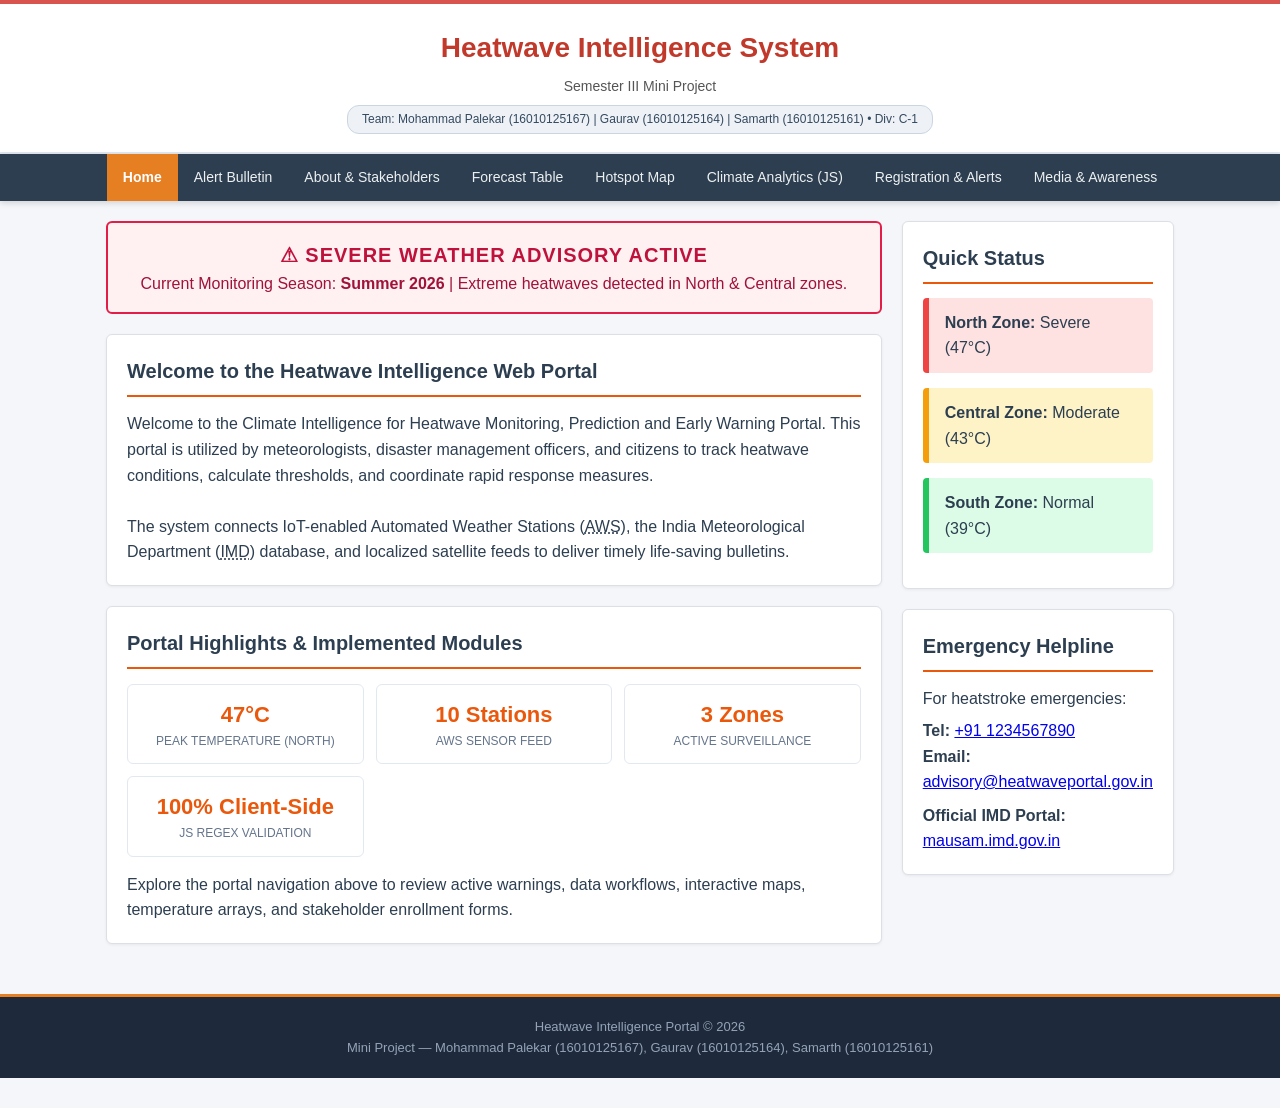
==== index.html @ db0ae13d "feat: complete climate intelligence heatwave monitoring web portal, presentation, and compendium" ====
<!DOCTYPE html>
<html lang="en">
<head>
    <meta charset="UTF-8">
    <meta name="viewport" content="width=device-width, initial-scale=1.0">
    <title>Heatwave Intelligence System - Home</title>
    <link rel="stylesheet" href="css/style.css">
</head>
<body>

    <!-- Header Section with Global Attributes & Tooltip -->
    <header class="site-header">
<h1 id="system-title" class="site-title" title="An early warning system for detecting and predicting heatwaves across regions">
            Heatwave Intelligence System 
        </h1>
        <p id="logo-text" class="site-subtitle">Semester III Mini Project</p>
        <div class="team-badge">Team: Mohammad Palekar (16010125167) | Gaurav (16010125164) | Samarth (16010125161) &bull; Div: C-1</div>
    </header>

    <!-- Global Navigation Menu -->
    <nav class="main-nav">
        <ul>
            <li><a href="index.html" class="active">Home</a></li>
            <li><a href="alerts.html">Alert Bulletin</a></li>
            <li><a href="about.html">About &amp; Stakeholders</a></li>
            <li><a href="forecast.html">Forecast Table</a></li>
            <li><a href="hotspot.html">Hotspot Map</a></li>
            <li><a href="analysis.html">Climate Analytics (JS)</a></li>
            <li><a href="register.html">Registration &amp; Alerts</a></li>
            <li><a href="media.html">Media &amp; Awareness</a></li>
        </ul>
    </nav>

    <!-- Main Content Container with Sidebar Layout -->
    <div class="container layout-grid">
        
        <main class="main-content">
            <!-- Glowing Alert Box for Current Season (CSS Glow effect) -->
            <div class="glowing-alert">
                <h3>&#9888; Severe Weather Advisory Active</h3>
                <p>Current Monitoring Season: <strong>Summer 2026</strong> | Extreme heatwaves detected in North &amp; Central zones.</p>
            </div>

            <article class="card">
                <h2>Welcome to the Heatwave Intelligence Web Portal</h2>
                <p>Welcome to the Climate Intelligence for Heatwave Monitoring, Prediction and Early Warning Portal. This portal is utilized by meteorologists, disaster management officers, and citizens to track heatwave conditions, calculate thresholds, and coordinate rapid response measures.</p>
                <br>
                <p>The system connects IoT-enabled Automated Weather Stations (<abbr title="Automatic Weather Station">AWS</abbr>), the India Meteorological Department (<abbr title="India Meteorological Department">IMD</abbr>) database, and localized satellite feeds to deliver timely life-saving bulletins.</p>
            </article>

            <!-- Quick Features Overview Grid -->
            <section class="card">
                <h2>Portal Highlights &amp; Implemented Modules</h2>
                <div class="stat-grid">
                    <div class="stat-card">
                        <div class="stat-val">47&deg;C</div>
                        <div class="stat-label">Peak Temperature (North)</div>
                    </div>
                    <div class="stat-card">
                        <div class="stat-val">10 Stations</div>
                        <div class="stat-label">AWS Sensor Feed</div>
                    </div>
                    <div class="stat-card">
                        <div class="stat-val">3 Zones</div>
                        <div class="stat-label">Active Surveillance</div>
                    </div>
                    <div class="stat-card">
                        <div class="stat-val">100% Client-Side</div>
                        <div class="stat-label">JS Regex Validation</div>
                    </div>
                </div>
                <p>Explore the portal navigation above to review active warnings, data workflows, interactive maps, temperature arrays, and stakeholder enrollment forms.</p>
            </section>
        </main>

        <!-- Sidebar Section -->
        <aside class="sidebar">
            <div class="card">
                <h2>Quick Status</h2>
                <div class="block-severe">
                    <strong>North Zone:</strong> Severe (47&deg;C)
                </div>
                <div class="block-warning">
                    <strong>Central Zone:</strong> Moderate (43&deg;C)
                </div>
                <div class="block-safe">
                    <strong>South Zone:</strong> Normal (39&deg;C)
                </div>
            </div>

            <div class="card">
                <h2>Emergency Helpline</h2>
                <p>For heatstroke emergencies:</p>
                <p style="margin-top: 6px;"><strong>Tel:</strong> <a href="tel:+911234567890">+91 1234567890</a></p>
                <p><strong>Email:</strong> <a href="mailto:advisory@heatwaveportal.gov.in">advisory@heatwaveportal.gov.in</a></p>
                <p style="margin-top: 8px;"><strong>Official IMD Portal:</strong> <br><a href="https://mausam.imd.gov.in" target="_blank">mausam.imd.gov.in</a></p>
            </div>
        </aside>

    </div>

    <!-- Common Footer -->
    <footer class="site-footer">
        <p>Heatwave Intelligence Portal &copy; 2026</p>
        <p>Mini Project — Mohammad Palekar (16010125167), Gaurav (16010125164), Samarth (16010125161)</p>
    </footer>

</body>
</html>
---- css/style.css ----
/* 
   Mini Project: Climate Intelligence for Heatwave Monitoring & Early Warning System
   Team Members: Mohammad Palekar (16010125167), Gaurav (16010125164), Samarth (16010125161)
   Academic Year: 2026-27 | Div: C-1
*/

/* Reset & Global Base Styling */
* {
    box-sizing: border-box;
    margin: 0;
    padding: 0;
}

body {
    font-family: Arial, Helvetica, sans-serif;
    background-color: #f4f6f9;
    color: #2c3e50;
    line-height: 1.6;
    padding-bottom: 30px;
}

/* Header & Banner */
header.site-header {
    background-color: #ffffff;
    border-top: 4px solid #d9534f;
    border-bottom: 2px solid #e2e8f0;
    padding: 18px 24px;
    text-align: center;
}

.college-badge {
    font-size: 13px;
    color: #7f8c8d;
    text-transform: uppercase;
    letter-spacing: 1px;
    margin-bottom: 5px;
}

.site-title {
    color: #c0392b;
    font-size: 28px;
    font-weight: bold;
    margin: 4px 0;
}

.site-subtitle {
    font-size: 14px;
    color: #555;
    margin-bottom: 8px;
}

.team-badge {
    display: inline-block;
    background: #eef2f7;
    color: #34495e;
    font-size: 12px;
    padding: 4px 14px;
    border-radius: 12px;
    border: 1px solid #cbd5e1;
}

/* Navigation Bar */
nav.main-nav {
    background-color: #2c3e50;
    position: sticky;
    top: 0;
    z-index: 100;
    box-shadow: 0 2px 6px rgba(0,0,0,0.15);
}

nav.main-nav ul {
    list-style-type: none;
    display: flex;
    flex-wrap: wrap;
    justify-content: center;
    margin: 0;
    padding: 0;
}

nav.main-nav li {
    margin: 0;
}

nav.main-nav a {
    display: block;
    color: #ecf0f1;
    text-decoration: none;
    padding: 12px 16px;
    font-size: 14px;
    font-weight: 500;
    transition: background-color 0.2s ease, color 0.2s ease;
}

nav.main-nav a:hover {
    background-color: #d35400;
    color: #ffffff;
}

nav.main-nav a.active {
    background-color: #e67e22;
    color: #ffffff;
    font-weight: bold;
}

/* Page Layout Container */
.container {
    max-width: 1100px;
    margin: 20px auto;
    padding: 0 16px;
}

.layout-grid {
    display: flex;
    gap: 20px;
}

.main-content {
    flex: 3;
}

.sidebar {
    flex: 1;
}

@media (max-width: 800px) {
    .layout-grid {
        flex-direction: column;
    }
}

/* Cards & Content Blocks */
.card {
    background-color: #ffffff;
    border: 1px solid #dcdfe6;
    border-radius: 6px;
    padding: 20px;
    margin-bottom: 20px;
    box-shadow: 0 1px 3px rgba(0,0,0,0.06);
}

.card h2 {
    color: #2c3e50;
    border-bottom: 2px solid #ea580c;
    padding-bottom: 8px;
    margin-bottom: 14px;
    font-size: 20px;
}

.card h3 {
    color: #334155;
    margin: 12px 0 8px 0;
    font-size: 16px;
}

/* Severity Color Blocks (Experiment 1 & 2) */
.block-severe {
    background-color: #fee2e2;
    border-left: 6px solid #ef4444;
    padding: 12px 16px;
    margin-bottom: 15px;
    border-radius: 4px;
}

.block-warning {
    background-color: #fef3c7;
    border-left: 6px solid #f59e0b;
    padding: 12px 16px;
    margin-bottom: 15px;
    border-radius: 4px;
}

.block-safe {
    background-color: #dcfce7;
    border-left: 6px solid #22c55e;
    padding: 12px 16px;
    margin-bottom: 15px;
    border-radius: 4px;
}

/* Glowing / Blinking Offer & Alert Box (Task 10 CSS Effects) */
.glowing-alert {
    background-color: #fff1f2;
    border: 2px solid #e11d48;
    color: #9f1239;
    padding: 16px;
    border-radius: 6px;
    text-align: center;
    margin-bottom: 20px;
    animation: alertGlow 1.8s infinite alternate;
}

@keyframes alertGlow {
    from {
        box-shadow: 0 0 5px rgba(225, 29, 72, 0.3);
    }
    to {
        box-shadow: 0 0 18px rgba(225, 29, 72, 0.85);
    }
}

.glowing-alert h3 {
    color: #be123c;
    font-size: 20px;
    text-transform: uppercase;
    letter-spacing: 1px;
}

/* Blockquote */
blockquote.official-quote {
    background: #f8fafc;
    border-left: 4px solid #3b82f6;
    margin: 15px 0;
    padding: 12px 18px;
    font-style: italic;
    color: #334155;
}

blockquote.official-quote footer {
    font-style: normal;
    font-weight: bold;
    margin-top: 6px;
    color: #1e293b;
}

/* Tables (Experiment 1 Task 7 & Experiment 2 Task 7) */
.data-table {
    width: 100%;
    border-collapse: collapse;
    margin: 15px 0;
    background-color: #ffffff;
}

.data-table caption {
    font-size: 16px;
    font-weight: bold;
    padding: 10px;
    color: #1e293b;
    caption-side: top;
    text-align: left;
}

.data-table th, .data-table td {
    border: 1px solid #cbd5e1;
    padding: 10px 14px;
    text-align: left;
    font-size: 14px;
}

.data-table thead th {
    background-color: #1e293b;
    color: #ffffff;
    font-weight: 600;
}

.data-table tbody tr:nth-child(even) {
    background-color: #f8fafc;
}

.data-table tbody tr:hover {
    background-color: #f1f5f9;
}

.data-table tfoot td {
    background-color: #e2e8f0;
    font-weight: 600;
    font-size: 13px;
    color: #475569;
}

/* Badges for severity levels */
.status-pill {
    display: inline-block;
    padding: 3px 8px;
    border-radius: 4px;
    font-size: 12px;
    font-weight: bold;
}
.status-pill.severe { background: #fee2e2; color: #b91c1c; }
.status-pill.moderate { background: #fef3c7; color: #b45309; }
.status-pill.low { background: #dcfce7; color: #15803d; }

/* Forms & Validation (Experiments 1, 2, 4, 5) */
.form-group {
    margin-bottom: 14px;
}

.form-group label {
    display: block;
    font-weight: bold;
    font-size: 14px;
    margin-bottom: 4px;
    color: #1e293b;
}

.form-control {
    width: 100%;
    padding: 8px 12px;
    font-size: 14px;
    border: 1px solid #cbd5e1;
    border-radius: 4px;
    outline: none;
    transition: border-color 0.2s ease, box-shadow 0.2s ease;
}

.form-control:focus {
    border-color: #3b82f6;
    box-shadow: 0 0 0 2px rgba(59, 130, 246, 0.2);
}

.form-control.input-error {
    border-color: #dc2626 !important;
    background-color: #fef2f2;
}

.form-control.input-success {
    border-color: #16a34a !important;
    background-color: #f0fdf4;
}

.error-msg {
    color: #dc2626;
    font-size: 12px;
    display: block;
    margin-top: 3px;
    min-height: 16px;
    font-weight: normal;
}

fieldset {
    border: 1px solid #cbd5e1;
    padding: 16px;
    border-radius: 6px;
    margin-bottom: 16px;
    background-color: #ffffff;
}

legend {
    font-weight: bold;
    padding: 0 8px;
    color: #1e293b;
    font-size: 15px;
}

.radio-group, .checkbox-group {
    display: flex;
    gap: 16px;
    margin-top: 4px;
    font-size: 14px;
}

.radio-group label, .checkbox-group label {
    font-weight: normal;
    cursor: pointer;
}

.btn {
    padding: 9px 18px;
    font-size: 14px;
    font-weight: bold;
    border-radius: 4px;
    cursor: pointer;
    border: none;
    transition: background-color 0.2s ease;
}

.btn-primary {
    background-color: #ea580c;
    color: white;
}

.btn-primary:hover {
    background-color: #c2410c;
}

.btn-secondary {
    background-color: #64748b;
    color: white;
    margin-left: 8px;
}

.btn-secondary:hover {
    background-color: #475569;
}

.alert-success {
    background-color: #dcfce7;
    border: 1px solid #86efac;
    color: #166534;
    padding: 14px;
    border-radius: 6px;
    margin-top: 15px;
    display: none;
}

/* Image Zoom and Hotspot Map (Exp 1 & 2 Task 6) */
.map-container {
    text-align: center;
    background: #ffffff;
    padding: 15px;
    border: 1px solid #cbd5e1;
    border-radius: 6px;
}

.map-container img {
    max-width: 100%;
    height: auto;
    border: 2px solid #94a3b8;
    border-radius: 4px;
    transition: transform 0.3s ease;
}

.map-container img:hover {
    transform: scale(1.01);
}

/* Lists and DL Glossary (Exp 1 Task 4) */
ol.workflow-list, ul.feed-list {
    margin-left: 24px;
    margin-bottom: 15px;
}

ol.workflow-list li, ul.feed-list li {
    margin-bottom: 6px;
    font-size: 14px;
}

dl.abbr-list {
    margin: 12px 0;
}

dl.abbr-list dt {
    font-weight: bold;
    color: #c0392b;
    margin-top: 8px;
}

dl.abbr-list dd {
    margin-left: 20px;
    color: #475569;
    font-size: 14px;
}

/* Analytics & Live Calculations Output Box */
.calc-result-box {
    background-color: #f8fafc;
    border: 1px solid #cbd5e1;
    border-radius: 6px;
    padding: 14px;
    margin-top: 12px;
    font-size: 14px;
}

.stat-grid {
    display: grid;
    grid-template-columns: repeat(auto-fit, minmax(180px, 1fr));
    gap: 12px;
    margin: 15px 0;
}

.stat-card {
    background: #ffffff;
    border: 1px solid #e2e8f0;
    border-radius: 6px;
    padding: 12px;
    text-align: center;
}

.stat-card .stat-val {
    font-size: 22px;
    font-weight: bold;
    color: #ea580c;
}

.stat-card .stat-label {
    font-size: 12px;
    color: #64748b;
    text-transform: uppercase;
}

/* Footer */
footer.site-footer {
    background-color: #1e293b;
    color: #94a3b8;
    text-align: center;
    padding: 20px;
    font-size: 13px;
    margin-top: 30px;
    border-top: 3px solid #e67e22;
}

footer.site-footer a {
    color: #cbd5e1;
    text-decoration: underline;
}

footer.site-footer a:hover {
    color: #ffffff;
}
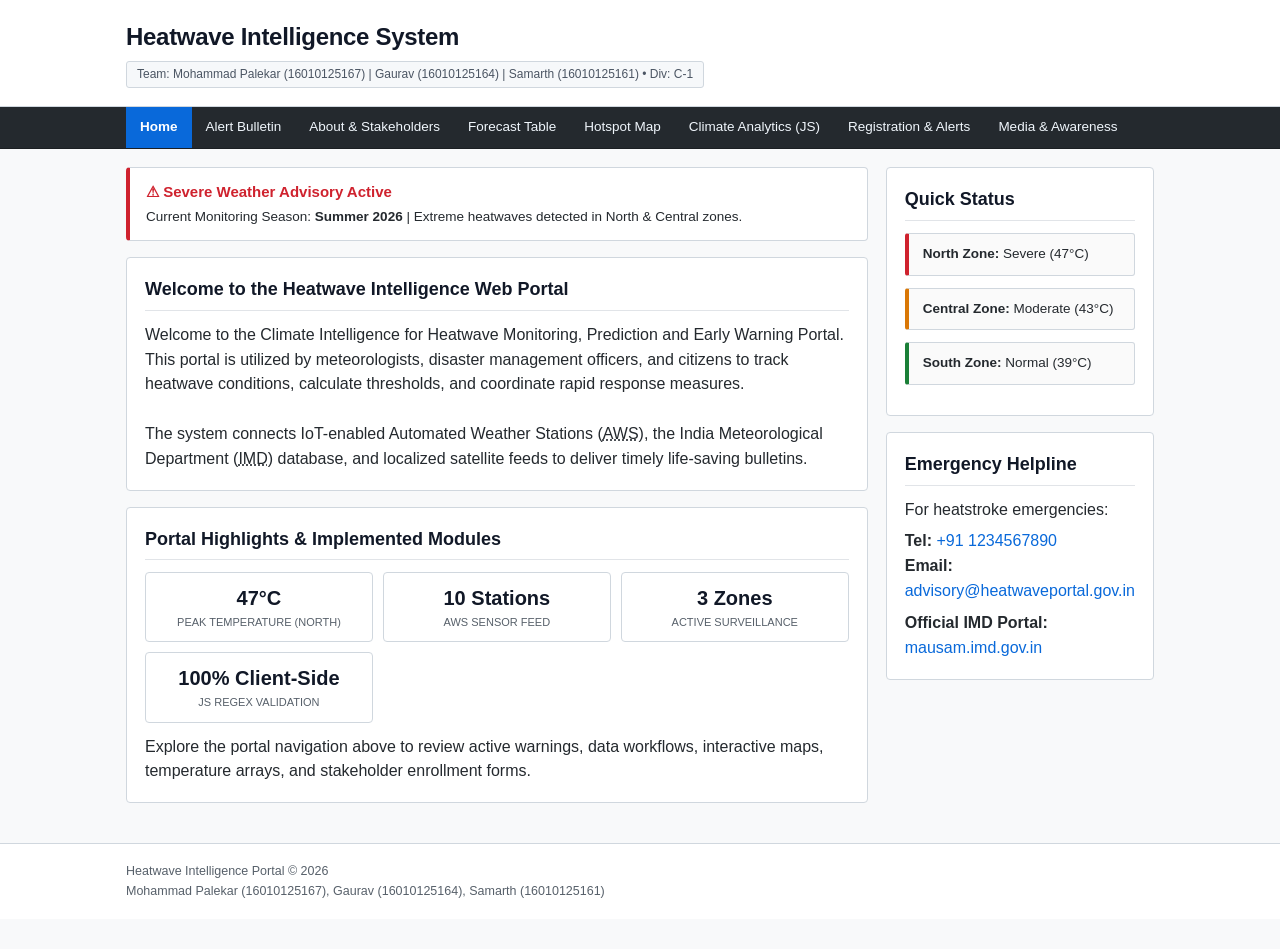
==== commit 76c8d13e: "style: left-align header and navigation, remove sem3 subtitle, update font to Segoe UI" ====
--- a/index.html
+++ b/index.html
@@ -8,18 +8,19 @@
 </head>
 <body>
 
-    <!-- Header Section with Global Attributes & Tooltip -->
+        <!-- Header Section - Left-Aligned -->
+        <!-- Header Section - Left-Aligned -->
     <header class="site-header">
-<h1 id="system-title" class="site-title" title="An early warning system for detecting and predicting heatwaves across regions">
-            Heatwave Intelligence System 
-        </h1>
-        <p id="logo-text" class="site-subtitle">Semester III Mini Project</p>
-        <div class="team-badge">Team: Mohammad Palekar (16010125167) | Gaurav (16010125164) | Samarth (16010125161) &bull; Div: C-1</div>
+        <div class="header-inner">
+            <h1 class="site-title" title="An early warning system for detecting and predicting heatwaves across regions">Heatwave Intelligence System</h1>
+            <div class="team-badge">Team: Mohammad Palekar (16010125167) | Gaurav (16010125164) | Samarth (16010125161) &bull; Div: C-1</div>
+        </div>
     </header>
 
     <!-- Global Navigation Menu -->
     <nav class="main-nav">
-        <ul>
+        <div class="nav-inner">
+            <ul>
             <li><a href="index.html" class="active">Home</a></li>
             <li><a href="alerts.html">Alert Bulletin</a></li>
             <li><a href="about.html">About &amp; Stakeholders</a></li>
@@ -29,6 +30,7 @@
             <li><a href="register.html">Registration &amp; Alerts</a></li>
             <li><a href="media.html">Media &amp; Awareness</a></li>
         </ul>
+        </div>
     </nav>
 
     <!-- Main Content Container with Sidebar Layout -->
@@ -99,10 +101,13 @@
 
     </div>
 
-    <!-- Common Footer -->
+        <!-- Common Footer - Left-Aligned -->
+        <!-- Common Footer - Left-Aligned -->
     <footer class="site-footer">
-        <p>Heatwave Intelligence Portal &copy; 2026</p>
-        <p>Mini Project — Mohammad Palekar (16010125167), Gaurav (16010125164), Samarth (16010125161)</p>
+        <div class="footer-inner">
+            <p>Heatwave Intelligence Portal &copy; 2026</p>
+            <p>Mohammad Palekar (16010125167), Gaurav (16010125164), Samarth (16010125161)</p>
+        </div>
     </footer>
 
 </body>
--- a/css/style.css
+++ b/css/style.css
@@ -1,10 +1,10 @@
 /* 
-   Mini Project: Climate Intelligence for Heatwave Monitoring & Early Warning System
+   Climate Intelligence for Heatwave Monitoring & Early Warning System
    Team Members: Mohammad Palekar (16010125167), Gaurav (16010125164), Samarth (16010125161)
-   Academic Year: 2026-27 | Div: C-1
+   Div: C-1
 */
 
-/* Reset & Global Base Styling */
+/* Reset & Human-Crafted Student Styling */
 * {
     box-sizing: border-box;
     margin: 0;
@@ -12,67 +12,68 @@
 }
 
 body {
-    font-family: Arial, Helvetica, sans-serif;
-    background-color: #f4f6f9;
-    color: #2c3e50;
-    line-height: 1.6;
+    font-family: 'Segoe UI', -apple-system, BlinkMacSystemFont, "Roboto", "Helvetica Neue", Arial, sans-serif;
+    background-color: #f8f9fa;
+    color: #24292e;
+    line-height: 1.55;
     padding-bottom: 30px;
 }
 
-/* Header & Banner */
+/* Header Section - Left-Aligned */
 header.site-header {
     background-color: #ffffff;
-    border-top: 4px solid #d9534f;
-    border-bottom: 2px solid #e2e8f0;
-    padding: 18px 24px;
-    text-align: center;
-}
-
-.college-badge {
-    font-size: 13px;
-    color: #7f8c8d;
-    text-transform: uppercase;
-    letter-spacing: 1px;
-    margin-bottom: 5px;
+    border-bottom: 1px solid #d0d7de;
+    padding: 18px 0;
+    text-align: left;
+}
+
+.header-inner {
+    max-width: 1060px;
+    margin: 0 auto;
+    padding: 0 16px;
+    text-align: left;
 }
 
 .site-title {
-    color: #c0392b;
-    font-size: 28px;
-    font-weight: bold;
-    margin: 4px 0;
-}
-
-.site-subtitle {
-    font-size: 14px;
-    color: #555;
-    margin-bottom: 8px;
+    color: #111827;
+    font-size: 24px;
+    font-weight: 700;
+    margin: 0 0 6px 0;
+    text-align: left;
+    letter-spacing: -0.3px;
 }
 
 .team-badge {
     display: inline-block;
-    background: #eef2f7;
-    color: #34495e;
+    background: #f6f8fa;
+    color: #4b5563;
     font-size: 12px;
-    padding: 4px 14px;
-    border-radius: 12px;
-    border: 1px solid #cbd5e1;
-}
-
-/* Navigation Bar */
+    padding: 3px 10px;
+    border-radius: 3px;
+    border: 1px solid #d0d7de;
+    text-align: left;
+}
+
+/* Navigation Bar - Left-Aligned */
 nav.main-nav {
-    background-color: #2c3e50;
+    background-color: #24292e;
     position: sticky;
     top: 0;
     z-index: 100;
-    box-shadow: 0 2px 6px rgba(0,0,0,0.15);
+    border-bottom: 1px solid #1b1f23;
+}
+
+nav.main-nav .nav-inner {
+    max-width: 1060px;
+    margin: 0 auto;
+    padding: 0 16px;
 }
 
 nav.main-nav ul {
     list-style-type: none;
     display: flex;
     flex-wrap: wrap;
-    justify-content: center;
+    justify-content: flex-start; /* LEFT ALIGNED */
     margin: 0;
     padding: 0;
 }
@@ -83,35 +84,35 @@
 
 nav.main-nav a {
     display: block;
-    color: #ecf0f1;
+    color: #f0f6fc;
     text-decoration: none;
-    padding: 12px 16px;
-    font-size: 14px;
+    padding: 10px 14px;
+    font-size: 13.5px;
     font-weight: 500;
-    transition: background-color 0.2s ease, color 0.2s ease;
+    transition: background-color 0.15s ease;
 }
 
 nav.main-nav a:hover {
-    background-color: #d35400;
+    background-color: #3b424a;
     color: #ffffff;
 }
 
 nav.main-nav a.active {
-    background-color: #e67e22;
+    background-color: #0969da;
     color: #ffffff;
-    font-weight: bold;
+    font-weight: 600;
 }
 
 /* Page Layout Container */
 .container {
-    max-width: 1100px;
-    margin: 20px auto;
+    max-width: 1060px;
+    margin: 18px auto;
     padding: 0 16px;
 }
 
 .layout-grid {
     display: flex;
-    gap: 20px;
+    gap: 18px;
 }
 
 .main-content {
@@ -131,195 +132,202 @@
 /* Cards & Content Blocks */
 .card {
     background-color: #ffffff;
-    border: 1px solid #dcdfe6;
-    border-radius: 6px;
-    padding: 20px;
-    margin-bottom: 20px;
-    box-shadow: 0 1px 3px rgba(0,0,0,0.06);
+    border: 1px solid #d0d7de;
+    border-radius: 4px;
+    padding: 18px;
+    margin-bottom: 16px;
 }
 
 .card h2 {
-    color: #2c3e50;
-    border-bottom: 2px solid #ea580c;
-    padding-bottom: 8px;
-    margin-bottom: 14px;
-    font-size: 20px;
+    color: #111827;
+    border-bottom: 1px solid #e1e4e8;
+    padding-bottom: 6px;
+    margin-bottom: 12px;
+    font-size: 18px;
+    font-weight: 600;
 }
 
 .card h3 {
-    color: #334155;
-    margin: 12px 0 8px 0;
-    font-size: 16px;
-}
-
-/* Severity Color Blocks (Experiment 1 & 2) */
+    color: #1f2937;
+    margin: 12px 0 6px 0;
+    font-size: 15px;
+    font-weight: 600;
+}
+
+/* Clean Severity Alert Blocks */
 .block-severe {
-    background-color: #fee2e2;
-    border-left: 6px solid #ef4444;
+    background-color: #fafafa;
+    border: 1px solid #d0d7de;
+    border-left: 4px solid #cf222e;
+    padding: 10px 14px;
+    margin-bottom: 12px;
+    border-radius: 3px;
+    font-size: 13.5px;
+}
+
+.block-warning {
+    background-color: #fafafa;
+    border: 1px solid #d0d7de;
+    border-left: 4px solid #d97706;
+    padding: 10px 14px;
+    margin-bottom: 12px;
+    border-radius: 3px;
+    font-size: 13.5px;
+}
+
+.block-safe {
+    background-color: #fafafa;
+    border: 1px solid #d0d7de;
+    border-left: 4px solid #1a7f37;
+    padding: 10px 14px;
+    margin-bottom: 12px;
+    border-radius: 3px;
+    font-size: 13.5px;
+}
+
+/* Simple Alert Box (No Neon Glow Animations) */
+.glowing-alert {
+    background-color: #ffffff;
+    border: 1px solid #d0d7de;
+    border-left: 4px solid #cf222e;
+    color: #24292e;
     padding: 12px 16px;
-    margin-bottom: 15px;
-    border-radius: 4px;
-}
-
-.block-warning {
-    background-color: #fef3c7;
-    border-left: 6px solid #f59e0b;
-    padding: 12px 16px;
-    margin-bottom: 15px;
-    border-radius: 4px;
-}
-
-.block-safe {
-    background-color: #dcfce7;
-    border-left: 6px solid #22c55e;
-    padding: 12px 16px;
-    margin-bottom: 15px;
-    border-radius: 4px;
-}
-
-/* Glowing / Blinking Offer & Alert Box (Task 10 CSS Effects) */
-.glowing-alert {
-    background-color: #fff1f2;
-    border: 2px solid #e11d48;
-    color: #9f1239;
-    padding: 16px;
-    border-radius: 6px;
-    text-align: center;
-    margin-bottom: 20px;
-    animation: alertGlow 1.8s infinite alternate;
-}
-
-@keyframes alertGlow {
-    from {
-        box-shadow: 0 0 5px rgba(225, 29, 72, 0.3);
-    }
-    to {
-        box-shadow: 0 0 18px rgba(225, 29, 72, 0.85);
-    }
+    border-radius: 4px;
+    text-align: left;
+    margin-bottom: 16px;
 }
 
 .glowing-alert h3 {
-    color: #be123c;
-    font-size: 20px;
-    text-transform: uppercase;
-    letter-spacing: 1px;
+    color: #cf222e;
+    font-size: 15px;
+    font-weight: 700;
+    margin-bottom: 4px;
+}
+
+.glowing-alert p {
+    font-size: 13.5px;
 }
 
 /* Blockquote */
 blockquote.official-quote {
-    background: #f8fafc;
-    border-left: 4px solid #3b82f6;
-    margin: 15px 0;
-    padding: 12px 18px;
+    background: #f6f8fa;
+    border-left: 4px solid #57606a;
+    margin: 14px 0;
+    padding: 10px 16px;
     font-style: italic;
-    color: #334155;
+    color: #374151;
+    font-size: 13.5px;
 }
 
 blockquote.official-quote footer {
     font-style: normal;
-    font-weight: bold;
+    font-weight: 600;
     margin-top: 6px;
-    color: #1e293b;
-}
-
-/* Tables (Experiment 1 Task 7 & Experiment 2 Task 7) */
+    color: #1f2937;
+    font-size: 12.5px;
+}
+
+/* Tables */
 .data-table {
     width: 100%;
     border-collapse: collapse;
-    margin: 15px 0;
-    background-color: #ffffff;
+    margin: 14px 0;
+    background-color: #ffffff;
+    font-size: 13.5px;
 }
 
 .data-table caption {
-    font-size: 16px;
-    font-weight: bold;
-    padding: 10px;
-    color: #1e293b;
+    font-size: 14px;
+    font-weight: 600;
+    padding: 8px 4px;
+    color: #111827;
     caption-side: top;
     text-align: left;
 }
 
 .data-table th, .data-table td {
-    border: 1px solid #cbd5e1;
-    padding: 10px 14px;
-    text-align: left;
-    font-size: 14px;
+    border: 1px solid #d0d7de;
+    padding: 8px 12px;
+    text-align: left;
 }
 
 .data-table thead th {
-    background-color: #1e293b;
-    color: #ffffff;
+    background-color: #f6f8fa;
+    color: #111827;
     font-weight: 600;
 }
 
 .data-table tbody tr:nth-child(even) {
-    background-color: #f8fafc;
+    background-color: #fafbfc;
 }
 
 .data-table tbody tr:hover {
-    background-color: #f1f5f9;
+    background-color: #f3f4f6;
 }
 
 .data-table tfoot td {
-    background-color: #e2e8f0;
-    font-weight: 600;
-    font-size: 13px;
-    color: #475569;
-}
-
-/* Badges for severity levels */
+    background-color: #f6f8fa;
+    font-weight: 600;
+    font-size: 12.5px;
+    color: #57606a;
+}
+
+/* Clean Badges for severity levels */
 .status-pill {
     display: inline-block;
-    padding: 3px 8px;
-    border-radius: 4px;
-    font-size: 12px;
-    font-weight: bold;
-}
-.status-pill.severe { background: #fee2e2; color: #b91c1c; }
-.status-pill.moderate { background: #fef3c7; color: #b45309; }
-.status-pill.low { background: #dcfce7; color: #15803d; }
-
-/* Forms & Validation (Experiments 1, 2, 4, 5) */
+    padding: 2px 7px;
+    border-radius: 3px;
+    font-size: 11.5px;
+    font-weight: 600;
+    border: 1px solid #d0d7de;
+    background-color: #ffffff;
+}
+.status-pill.severe { border-color: #fca5a5; color: #cf222e; }
+.status-pill.moderate { border-color: #fcd34d; color: #b45309; }
+.status-pill.low { border-color: #86efac; color: #166534; }
+
+/* Forms & Controls */
 .form-group {
-    margin-bottom: 14px;
+    margin-bottom: 12px;
 }
 
 .form-group label {
     display: block;
-    font-weight: bold;
-    font-size: 14px;
+    font-weight: 600;
+    font-size: 13px;
     margin-bottom: 4px;
-    color: #1e293b;
+    color: #24292e;
 }
 
 .form-control {
+    font-family: inherit;
     width: 100%;
-    padding: 8px 12px;
-    font-size: 14px;
-    border: 1px solid #cbd5e1;
-    border-radius: 4px;
+    padding: 7px 10px;
+    font-size: 13.5px;
+    border: 1px solid #d0d7de;
+    border-radius: 3px;
     outline: none;
-    transition: border-color 0.2s ease, box-shadow 0.2s ease;
+    background-color: #ffffff;
 }
 
 .form-control:focus {
-    border-color: #3b82f6;
-    box-shadow: 0 0 0 2px rgba(59, 130, 246, 0.2);
+    border-color: #0969da;
+    box-shadow: 0 0 0 2px rgba(9, 105, 218, 0.15);
 }
 
 .form-control.input-error {
-    border-color: #dc2626 !important;
-    background-color: #fef2f2;
+    border-color: #cf222e !important;
+    background-color: #fff8f8;
 }
 
 .form-control.input-success {
-    border-color: #16a34a !important;
-    background-color: #f0fdf4;
+    border-color: #1a7f37 !important;
+    background-color: #f6fdf8;
 }
 
 .error-msg {
-    color: #dc2626;
-    font-size: 12px;
+    color: #cf222e;
+    font-size: 11.5px;
     display: block;
     margin-top: 3px;
     min-height: 16px;
@@ -327,25 +335,25 @@
 }
 
 fieldset {
-    border: 1px solid #cbd5e1;
-    padding: 16px;
-    border-radius: 6px;
-    margin-bottom: 16px;
+    border: 1px solid #d0d7de;
+    padding: 14px;
+    border-radius: 4px;
+    margin-bottom: 14px;
     background-color: #ffffff;
 }
 
 legend {
-    font-weight: bold;
-    padding: 0 8px;
-    color: #1e293b;
-    font-size: 15px;
+    font-weight: 600;
+    padding: 0 6px;
+    color: #111827;
+    font-size: 13.5px;
 }
 
 .radio-group, .checkbox-group {
     display: flex;
     gap: 16px;
     margin-top: 4px;
-    font-size: 14px;
+    font-size: 13.5px;
 }
 
 .radio-group label, .checkbox-group label {
@@ -354,145 +362,161 @@
 }
 
 .btn {
-    padding: 9px 18px;
-    font-size: 14px;
-    font-weight: bold;
-    border-radius: 4px;
+    font-family: inherit;
+    padding: 7px 14px;
+    font-size: 13px;
+    font-weight: 600;
+    border-radius: 3px;
     cursor: pointer;
-    border: none;
-    transition: background-color 0.2s ease;
+    border: 1px solid;
+    transition: background-color 0.15s ease;
 }
 
 .btn-primary {
-    background-color: #ea580c;
-    color: white;
+    background-color: #24292e;
+    color: #ffffff;
+    border-color: #1b1f23;
 }
 
 .btn-primary:hover {
-    background-color: #c2410c;
+    background-color: #3b424a;
 }
 
 .btn-secondary {
-    background-color: #64748b;
-    color: white;
-    margin-left: 8px;
+    background-color: #f6f8fa;
+    color: #24292e;
+    border-color: #d0d7de;
+    margin-left: 6px;
 }
 
 .btn-secondary:hover {
-    background-color: #475569;
+    background-color: #e5e7eb;
 }
 
 .alert-success {
-    background-color: #dcfce7;
-    border: 1px solid #86efac;
-    color: #166534;
-    padding: 14px;
-    border-radius: 6px;
-    margin-top: 15px;
+    background-color: #f6fdf8;
+    border: 1px solid #2da44e;
+    color: #1a7f37;
+    padding: 12px 14px;
+    border-radius: 4px;
+    margin-top: 14px;
     display: none;
-}
-
-/* Image Zoom and Hotspot Map (Exp 1 & 2 Task 6) */
+    font-size: 13.5px;
+}
+
+/* Image & Map */
 .map-container {
     text-align: center;
     background: #ffffff;
-    padding: 15px;
-    border: 1px solid #cbd5e1;
-    border-radius: 6px;
+    padding: 12px;
+    border: 1px solid #d0d7de;
+    border-radius: 4px;
 }
 
 .map-container img {
     max-width: 100%;
     height: auto;
-    border: 2px solid #94a3b8;
-    border-radius: 4px;
-    transition: transform 0.3s ease;
-}
-
-.map-container img:hover {
-    transform: scale(1.01);
-}
-
-/* Lists and DL Glossary (Exp 1 Task 4) */
+    border: 1px solid #d0d7de;
+    border-radius: 3px;
+}
+
+/* Lists and DL */
 ol.workflow-list, ul.feed-list {
-    margin-left: 24px;
-    margin-bottom: 15px;
+    margin-left: 22px;
+    margin-bottom: 12px;
 }
 
 ol.workflow-list li, ul.feed-list li {
-    margin-bottom: 6px;
-    font-size: 14px;
+    margin-bottom: 5px;
+    font-size: 13.5px;
 }
 
 dl.abbr-list {
-    margin: 12px 0;
+    margin: 10px 0;
 }
 
 dl.abbr-list dt {
-    font-weight: bold;
-    color: #c0392b;
-    margin-top: 8px;
+    font-weight: 600;
+    color: #111827;
+    margin-top: 6px;
+    font-size: 13.5px;
 }
 
 dl.abbr-list dd {
-    margin-left: 20px;
-    color: #475569;
-    font-size: 14px;
-}
-
-/* Analytics & Live Calculations Output Box */
+    margin-left: 18px;
+    color: #4b5563;
+    font-size: 13px;
+}
+
+/* Analytics Dashboard Output */
 .calc-result-box {
-    background-color: #f8fafc;
-    border: 1px solid #cbd5e1;
-    border-radius: 6px;
-    padding: 14px;
+    background-color: #f6f8fa;
+    border: 1px solid #d0d7de;
+    border-radius: 4px;
+    padding: 12px;
     margin-top: 12px;
-    font-size: 14px;
+    font-size: 13.5px;
 }
 
 .stat-grid {
     display: grid;
-    grid-template-columns: repeat(auto-fit, minmax(180px, 1fr));
-    gap: 12px;
-    margin: 15px 0;
+    grid-template-columns: repeat(auto-fit, minmax(170px, 1fr));
+    gap: 10px;
+    margin: 12px 0;
 }
 
 .stat-card {
     background: #ffffff;
-    border: 1px solid #e2e8f0;
-    border-radius: 6px;
-    padding: 12px;
+    border: 1px solid #d0d7de;
+    border-radius: 4px;
+    padding: 10px;
     text-align: center;
 }
 
 .stat-card .stat-val {
-    font-size: 22px;
+    font-size: 20px;
     font-weight: bold;
-    color: #ea580c;
+    color: #111827;
 }
 
 .stat-card .stat-label {
-    font-size: 12px;
-    color: #64748b;
+    font-size: 11px;
+    color: #57606a;
     text-transform: uppercase;
 }
 
-/* Footer */
+/* Footer - Left-Aligned */
 footer.site-footer {
-    background-color: #1e293b;
-    color: #94a3b8;
-    text-align: center;
-    padding: 20px;
-    font-size: 13px;
-    margin-top: 30px;
-    border-top: 3px solid #e67e22;
+    background-color: #ffffff;
+    color: #57606a;
+    text-align: left;
+    padding: 18px 0;
+    font-size: 12.5px;
+    margin-top: 24px;
+    border-top: 1px solid #d0d7de;
+}
+
+.footer-inner {
+    max-width: 1060px;
+    margin: 0 auto;
+    padding: 0 16px;
+    text-align: left;
 }
 
 footer.site-footer a {
-    color: #cbd5e1;
+    color: #0969da;
+    text-decoration: none;
+}
+
+footer.site-footer a:hover {
     text-decoration: underline;
 }
 
-footer.site-footer a:hover {
-    color: #ffffff;
-}
+a {
+    color: #0969da;
+    text-decoration: none;
+}
+
+a:hover {
+    text-decoration: underline;
+}
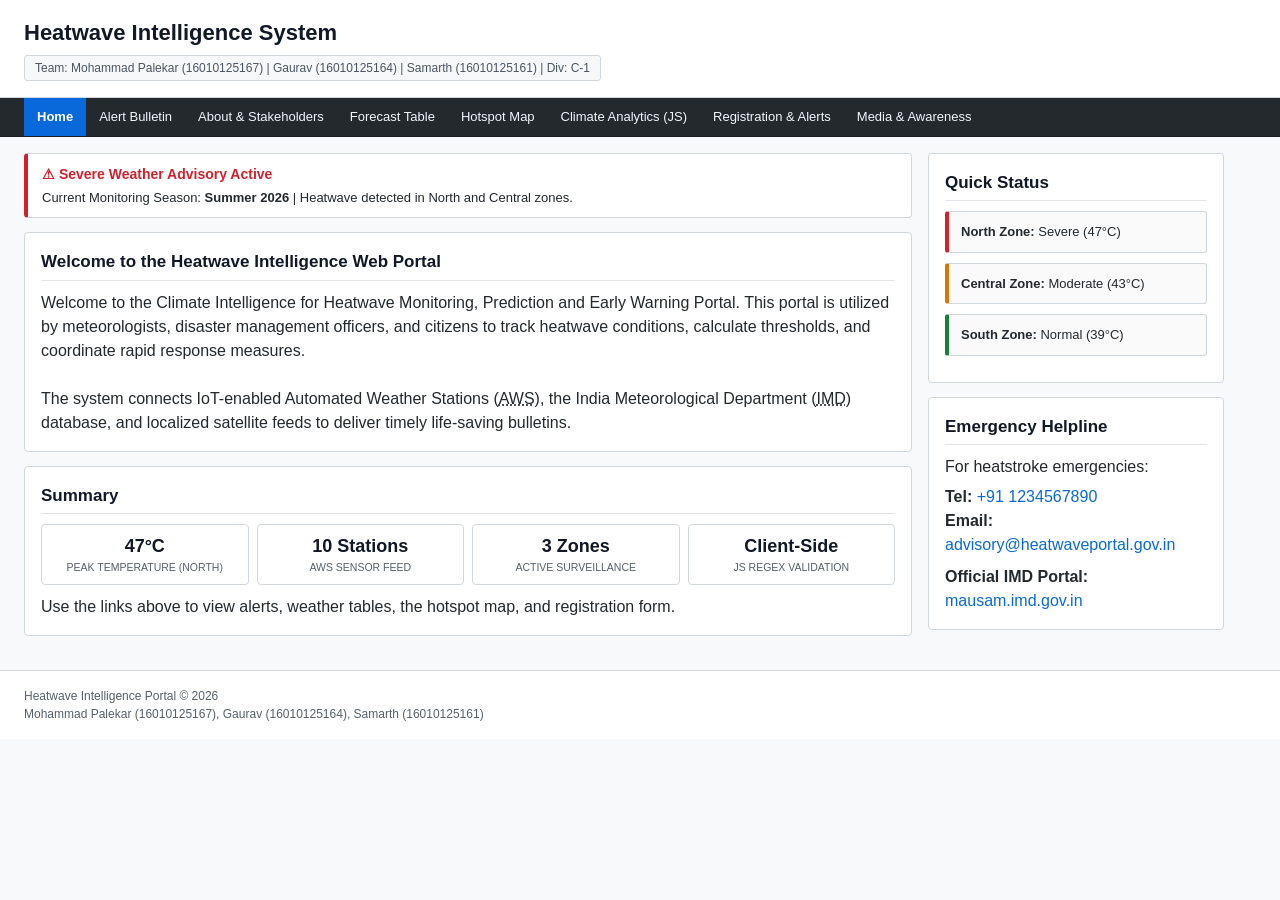
==== commit 06688e8e: "style: reduce left padding by 80%, remove em dashes and clean student wording" ====
--- a/index.html
+++ b/index.html
@@ -1,114 +1,114 @@
 <!DOCTYPE html>
 <html lang="en">
 <head>
-    <meta charset="UTF-8">
-    <meta name="viewport" content="width=device-width, initial-scale=1.0">
-    <title>Heatwave Intelligence System - Home</title>
-    <link rel="stylesheet" href="css/style.css">
+  <meta charset="UTF-8">
+  <meta name="viewport" content="width=device-width, initial-scale=1.0">
+  <title>Heatwave Intelligence System - Home</title>
+  <link rel="stylesheet" href="css/style.css">
 </head>
 <body>
 
-        <!-- Header Section - Left-Aligned -->
-        <!-- Header Section - Left-Aligned -->
-    <header class="site-header">
-        <div class="header-inner">
-            <h1 class="site-title" title="An early warning system for detecting and predicting heatwaves across regions">Heatwave Intelligence System</h1>
-            <div class="team-badge">Team: Mohammad Palekar (16010125167) | Gaurav (16010125164) | Samarth (16010125161) &bull; Div: C-1</div>
-        </div>
-    </header>
+  <!-- Header Section - Left-Aligned -->
+  <!-- Header Section - Left-Aligned -->
+  <header class="site-header">
+  <div class="header-inner">
+  <h1 class="site-title" title="An early warning system for detecting and predicting heatwaves across regions">Heatwave Intelligence System</h1>
+  <div class="team-badge">Team: Mohammad Palekar (16010125167) | Gaurav (16010125164) | Samarth (16010125161) | Div: C-1</div>
+  </div>
+  </header>
 
-    <!-- Global Navigation Menu -->
-    <nav class="main-nav">
-        <div class="nav-inner">
-            <ul>
-            <li><a href="index.html" class="active">Home</a></li>
-            <li><a href="alerts.html">Alert Bulletin</a></li>
-            <li><a href="about.html">About &amp; Stakeholders</a></li>
-            <li><a href="forecast.html">Forecast Table</a></li>
-            <li><a href="hotspot.html">Hotspot Map</a></li>
-            <li><a href="analysis.html">Climate Analytics (JS)</a></li>
-            <li><a href="register.html">Registration &amp; Alerts</a></li>
-            <li><a href="media.html">Media &amp; Awareness</a></li>
-        </ul>
-        </div>
-    </nav>
+  <!-- Global Navigation Menu -->
+  <nav class="main-nav">
+  <div class="nav-inner">
+  <ul>
+  <li><a href="index.html" class="active">Home</a></li>
+  <li><a href="alerts.html">Alert Bulletin</a></li>
+  <li><a href="about.html">About &amp; Stakeholders</a></li>
+  <li><a href="forecast.html">Forecast Table</a></li>
+  <li><a href="hotspot.html">Hotspot Map</a></li>
+  <li><a href="analysis.html">Climate Analytics (JS)</a></li>
+  <li><a href="register.html">Registration &amp; Alerts</a></li>
+  <li><a href="media.html">Media &amp; Awareness</a></li>
+  </ul>
+  </div>
+  </nav>
 
-    <!-- Main Content Container with Sidebar Layout -->
-    <div class="container layout-grid">
-        
-        <main class="main-content">
-            <!-- Glowing Alert Box for Current Season (CSS Glow effect) -->
-            <div class="glowing-alert">
-                <h3>&#9888; Severe Weather Advisory Active</h3>
-                <p>Current Monitoring Season: <strong>Summer 2026</strong> | Extreme heatwaves detected in North &amp; Central zones.</p>
-            </div>
+  <!-- Main Content Container with Sidebar Layout -->
+  <div class="container layout-grid">
+  
+  <main class="main-content">
+  <!-- Glowing Alert Box for Current Season (CSS Glow effect) -->
+  <div class="glowing-alert">
+  <h3>&#9888; Severe Weather Advisory Active</h3>
+  <p>Current Monitoring Season: <strong>Summer 2026</strong> | Heatwave detected in North and Central zones.</p>
+  </div>
 
-            <article class="card">
-                <h2>Welcome to the Heatwave Intelligence Web Portal</h2>
-                <p>Welcome to the Climate Intelligence for Heatwave Monitoring, Prediction and Early Warning Portal. This portal is utilized by meteorologists, disaster management officers, and citizens to track heatwave conditions, calculate thresholds, and coordinate rapid response measures.</p>
-                <br>
-                <p>The system connects IoT-enabled Automated Weather Stations (<abbr title="Automatic Weather Station">AWS</abbr>), the India Meteorological Department (<abbr title="India Meteorological Department">IMD</abbr>) database, and localized satellite feeds to deliver timely life-saving bulletins.</p>
-            </article>
+  <article class="card">
+  <h2>Welcome to the Heatwave Intelligence Web Portal</h2>
+  <p>Welcome to the Climate Intelligence for Heatwave Monitoring, Prediction and Early Warning Portal. This portal is utilized by meteorologists, disaster management officers, and citizens to track heatwave conditions, calculate thresholds, and coordinate rapid response measures.</p>
+  <br>
+  <p>The system connects IoT-enabled Automated Weather Stations (<abbr title="Automatic Weather Station">AWS</abbr>), the India Meteorological Department (<abbr title="India Meteorological Department">IMD</abbr>) database, and localized satellite feeds to deliver timely life-saving bulletins.</p>
+  </article>
 
-            <!-- Quick Features Overview Grid -->
-            <section class="card">
-                <h2>Portal Highlights &amp; Implemented Modules</h2>
-                <div class="stat-grid">
-                    <div class="stat-card">
-                        <div class="stat-val">47&deg;C</div>
-                        <div class="stat-label">Peak Temperature (North)</div>
-                    </div>
-                    <div class="stat-card">
-                        <div class="stat-val">10 Stations</div>
-                        <div class="stat-label">AWS Sensor Feed</div>
-                    </div>
-                    <div class="stat-card">
-                        <div class="stat-val">3 Zones</div>
-                        <div class="stat-label">Active Surveillance</div>
-                    </div>
-                    <div class="stat-card">
-                        <div class="stat-val">100% Client-Side</div>
-                        <div class="stat-label">JS Regex Validation</div>
-                    </div>
-                </div>
-                <p>Explore the portal navigation above to review active warnings, data workflows, interactive maps, temperature arrays, and stakeholder enrollment forms.</p>
-            </section>
-        </main>
+  <!-- Quick Features Overview Grid -->
+  <section class="card">
+  <h2>Summary</h2>
+  <div class="stat-grid">
+  <div class="stat-card">
+  <div class="stat-val">47&deg;C</div>
+  <div class="stat-label">Peak Temperature (North)</div>
+  </div>
+  <div class="stat-card">
+  <div class="stat-val">10 Stations</div>
+  <div class="stat-label">AWS Sensor Feed</div>
+  </div>
+  <div class="stat-card">
+  <div class="stat-val">3 Zones</div>
+  <div class="stat-label">Active Surveillance</div>
+  </div>
+  <div class="stat-card">
+  <div class="stat-val">Client-Side</div>
+  <div class="stat-label">JS Regex Validation</div>
+  </div>
+  </div>
+  <p>Use the links above to view alerts, weather tables, the hotspot map, and registration form.</p>
+  </section>
+  </main>
 
-        <!-- Sidebar Section -->
-        <aside class="sidebar">
-            <div class="card">
-                <h2>Quick Status</h2>
-                <div class="block-severe">
-                    <strong>North Zone:</strong> Severe (47&deg;C)
-                </div>
-                <div class="block-warning">
-                    <strong>Central Zone:</strong> Moderate (43&deg;C)
-                </div>
-                <div class="block-safe">
-                    <strong>South Zone:</strong> Normal (39&deg;C)
-                </div>
-            </div>
+  <!-- Sidebar Section -->
+  <aside class="sidebar">
+  <div class="card">
+  <h2>Quick Status</h2>
+  <div class="block-severe">
+  <strong>North Zone:</strong> Severe (47&deg;C)
+  </div>
+  <div class="block-warning">
+  <strong>Central Zone:</strong> Moderate (43&deg;C)
+  </div>
+  <div class="block-safe">
+  <strong>South Zone:</strong> Normal (39&deg;C)
+  </div>
+  </div>
 
-            <div class="card">
-                <h2>Emergency Helpline</h2>
-                <p>For heatstroke emergencies:</p>
-                <p style="margin-top: 6px;"><strong>Tel:</strong> <a href="tel:+911234567890">+91 1234567890</a></p>
-                <p><strong>Email:</strong> <a href="mailto:advisory@heatwaveportal.gov.in">advisory@heatwaveportal.gov.in</a></p>
-                <p style="margin-top: 8px;"><strong>Official IMD Portal:</strong> <br><a href="https://mausam.imd.gov.in" target="_blank">mausam.imd.gov.in</a></p>
-            </div>
-        </aside>
+  <div class="card">
+  <h2>Emergency Helpline</h2>
+  <p>For heatstroke emergencies:</p>
+  <p style="margin-top: 6px;"><strong>Tel:</strong> <a href="tel:+911234567890">+91 1234567890</a></p>
+  <p><strong>Email:</strong> <a href="mailto:advisory@heatwaveportal.gov.in">advisory@heatwaveportal.gov.in</a></p>
+  <p style="margin-top: 8px;"><strong>Official IMD Portal:</strong> <br><a href="https://mausam.imd.gov.in" target="_blank">mausam.imd.gov.in</a></p>
+  </div>
+  </aside>
 
-    </div>
+  </div>
 
-        <!-- Common Footer - Left-Aligned -->
-        <!-- Common Footer - Left-Aligned -->
-    <footer class="site-footer">
-        <div class="footer-inner">
-            <p>Heatwave Intelligence Portal &copy; 2026</p>
-            <p>Mohammad Palekar (16010125167), Gaurav (16010125164), Samarth (16010125161)</p>
-        </div>
-    </footer>
+  <!-- Common Footer - Left-Aligned -->
+  <!-- Common Footer - Left-Aligned -->
+  <footer class="site-footer">
+  <div class="footer-inner">
+  <p>Heatwave Intelligence Portal &copy; 2026</p>
+  <p>Mohammad Palekar (16010125167), Gaurav (16010125164), Samarth (16010125161)</p>
+  </div>
+  </footer>
 
 </body>
 </html>
--- a/css/style.css
+++ b/css/style.css
@@ -4,7 +4,6 @@
    Div: C-1
 */
 
-/* Reset & Human-Crafted Student Styling */
 * {
     box-sizing: border-box;
     margin: 0;
@@ -12,35 +11,34 @@
 }
 
 body {
-    font-family: 'Segoe UI', -apple-system, BlinkMacSystemFont, "Roboto", "Helvetica Neue", Arial, sans-serif;
+    font-family: 'Segoe UI', Tahoma, Geneva, Verdana, sans-serif;
     background-color: #f8f9fa;
     color: #24292e;
-    line-height: 1.55;
+    line-height: 1.5;
     padding-bottom: 30px;
 }
 
-/* Header Section - Left-Aligned */
+/* Header Section - Left-Aligned with minimal margin */
 header.site-header {
     background-color: #ffffff;
     border-bottom: 1px solid #d0d7de;
-    padding: 18px 0;
+    padding: 16px 0;
     text-align: left;
 }
 
 .header-inner {
-    max-width: 1060px;
-    margin: 0 auto;
-    padding: 0 16px;
+    max-width: 1200px;
+    margin-left: 24px;
+    margin-right: 24px;
     text-align: left;
 }
 
 .site-title {
     color: #111827;
-    font-size: 24px;
+    font-size: 22px;
     font-weight: 700;
-    margin: 0 0 6px 0;
-    text-align: left;
-    letter-spacing: -0.3px;
+    margin-bottom: 6px;
+    text-align: left;
 }
 
 .team-badge {
@@ -64,16 +62,16 @@
 }
 
 nav.main-nav .nav-inner {
-    max-width: 1060px;
-    margin: 0 auto;
-    padding: 0 16px;
+    max-width: 1200px;
+    margin-left: 24px;
+    margin-right: 24px;
 }
 
 nav.main-nav ul {
     list-style-type: none;
     display: flex;
     flex-wrap: wrap;
-    justify-content: flex-start; /* LEFT ALIGNED */
+    justify-content: flex-start;
     margin: 0;
     padding: 0;
 }
@@ -86,8 +84,8 @@
     display: block;
     color: #f0f6fc;
     text-decoration: none;
-    padding: 10px 14px;
-    font-size: 13.5px;
+    padding: 9px 13px;
+    font-size: 13px;
     font-weight: 500;
     transition: background-color 0.15s ease;
 }
@@ -103,16 +101,16 @@
     font-weight: 600;
 }
 
-/* Page Layout Container */
+/* Page Layout Container - Left-Aligned */
 .container {
-    max-width: 1060px;
-    margin: 18px auto;
-    padding: 0 16px;
+    max-width: 1200px;
+    margin: 16px 24px;
+    padding: 0;
 }
 
 .layout-grid {
     display: flex;
-    gap: 18px;
+    gap: 16px;
 }
 
 .main-content {
@@ -127,6 +125,10 @@
     .layout-grid {
         flex-direction: column;
     }
+    .container, .header-inner, .nav-inner, .footer-inner {
+        margin-left: 14px;
+        margin-right: 14px;
+    }
 }
 
 /* Cards & Content Blocks */
@@ -134,112 +136,112 @@
     background-color: #ffffff;
     border: 1px solid #d0d7de;
     border-radius: 4px;
-    padding: 18px;
-    margin-bottom: 16px;
+    padding: 16px;
+    margin-bottom: 14px;
 }
 
 .card h2 {
     color: #111827;
     border-bottom: 1px solid #e1e4e8;
-    padding-bottom: 6px;
-    margin-bottom: 12px;
-    font-size: 18px;
+    padding-bottom: 5px;
+    margin-bottom: 10px;
+    font-size: 17px;
     font-weight: 600;
 }
 
 .card h3 {
     color: #1f2937;
-    margin: 12px 0 6px 0;
-    font-size: 15px;
-    font-weight: 600;
-}
-
-/* Clean Severity Alert Blocks */
+    margin: 10px 0 5px 0;
+    font-size: 14px;
+    font-weight: 600;
+}
+
+/* Clean Alert Blocks */
 .block-severe {
     background-color: #fafafa;
     border: 1px solid #d0d7de;
     border-left: 4px solid #cf222e;
-    padding: 10px 14px;
-    margin-bottom: 12px;
-    border-radius: 3px;
-    font-size: 13.5px;
+    padding: 10px 12px;
+    margin-bottom: 10px;
+    border-radius: 3px;
+    font-size: 13px;
 }
 
 .block-warning {
     background-color: #fafafa;
     border: 1px solid #d0d7de;
     border-left: 4px solid #d97706;
-    padding: 10px 14px;
-    margin-bottom: 12px;
-    border-radius: 3px;
-    font-size: 13.5px;
+    padding: 10px 12px;
+    margin-bottom: 10px;
+    border-radius: 3px;
+    font-size: 13px;
 }
 
 .block-safe {
     background-color: #fafafa;
     border: 1px solid #d0d7de;
     border-left: 4px solid #1a7f37;
-    padding: 10px 14px;
-    margin-bottom: 12px;
-    border-radius: 3px;
-    font-size: 13.5px;
-}
-
-/* Simple Alert Box (No Neon Glow Animations) */
+    padding: 10px 12px;
+    margin-bottom: 10px;
+    border-radius: 3px;
+    font-size: 13px;
+}
+
+/* Alert Box */
 .glowing-alert {
     background-color: #ffffff;
     border: 1px solid #d0d7de;
     border-left: 4px solid #cf222e;
     color: #24292e;
-    padding: 12px 16px;
-    border-radius: 4px;
-    text-align: left;
-    margin-bottom: 16px;
+    padding: 10px 14px;
+    border-radius: 4px;
+    text-align: left;
+    margin-bottom: 14px;
 }
 
 .glowing-alert h3 {
     color: #cf222e;
-    font-size: 15px;
+    font-size: 14px;
     font-weight: 700;
-    margin-bottom: 4px;
+    margin-bottom: 3px;
 }
 
 .glowing-alert p {
-    font-size: 13.5px;
+    font-size: 13px;
 }
 
 /* Blockquote */
 blockquote.official-quote {
     background: #f6f8fa;
-    border-left: 4px solid #57606a;
-    margin: 14px 0;
-    padding: 10px 16px;
+    border-left: 3px solid #57606a;
+    margin: 12px 0;
+    padding: 8px 14px;
     font-style: italic;
     color: #374151;
-    font-size: 13.5px;
+    font-size: 13px;
 }
 
 blockquote.official-quote footer {
     font-style: normal;
     font-weight: 600;
-    margin-top: 6px;
+    margin-top: 5px;
     color: #1f2937;
-    font-size: 12.5px;
+    font-size: 12px;
 }
 
 /* Tables */
 .data-table {
     width: 100%;
     border-collapse: collapse;
-    margin: 14px 0;
-    background-color: #ffffff;
+    margin: 12px 0;
+    background-color: #ffffff;
+    font-size: 13px;
+}
+
+.data-table caption {
     font-size: 13.5px;
-}
-
-.data-table caption {
-    font-size: 14px;
-    font-weight: 600;
-    padding: 8px 4px;
+    font-weight: 600;
+    padding: 6px 2px;
     color: #111827;
     caption-side: top;
     text-align: left;
@@ -247,7 +249,7 @@
 
 .data-table th, .data-table td {
     border: 1px solid #d0d7de;
-    padding: 8px 12px;
+    padding: 7px 10px;
     text-align: left;
 }
 
@@ -268,16 +270,16 @@
 .data-table tfoot td {
     background-color: #f6f8fa;
     font-weight: 600;
-    font-size: 12.5px;
+    font-size: 12px;
     color: #57606a;
 }
 
-/* Clean Badges for severity levels */
+/* Badges */
 .status-pill {
     display: inline-block;
-    padding: 2px 7px;
-    border-radius: 3px;
-    font-size: 11.5px;
+    padding: 2px 6px;
+    border-radius: 3px;
+    font-size: 11px;
     font-weight: 600;
     border: 1px solid #d0d7de;
     background-color: #ffffff;
@@ -286,24 +288,24 @@
 .status-pill.moderate { border-color: #fcd34d; color: #b45309; }
 .status-pill.low { border-color: #86efac; color: #166534; }
 
-/* Forms & Controls */
+/* Forms */
 .form-group {
-    margin-bottom: 12px;
+    margin-bottom: 10px;
 }
 
 .form-group label {
     display: block;
     font-weight: 600;
-    font-size: 13px;
-    margin-bottom: 4px;
+    font-size: 12.5px;
+    margin-bottom: 3px;
     color: #24292e;
 }
 
 .form-control {
     font-family: inherit;
     width: 100%;
-    padding: 7px 10px;
-    font-size: 13.5px;
+    padding: 6px 9px;
+    font-size: 13px;
     border: 1px solid #d0d7de;
     border-radius: 3px;
     outline: none;
@@ -327,33 +329,33 @@
 
 .error-msg {
     color: #cf222e;
-    font-size: 11.5px;
+    font-size: 11px;
     display: block;
-    margin-top: 3px;
-    min-height: 16px;
+    margin-top: 2px;
+    min-height: 15px;
     font-weight: normal;
 }
 
 fieldset {
     border: 1px solid #d0d7de;
-    padding: 14px;
-    border-radius: 4px;
-    margin-bottom: 14px;
+    padding: 12px;
+    border-radius: 4px;
+    margin-bottom: 12px;
     background-color: #ffffff;
 }
 
 legend {
     font-weight: 600;
-    padding: 0 6px;
-    color: #111827;
-    font-size: 13.5px;
+    padding: 0 5px;
+    color: #111827;
+    font-size: 13px;
 }
 
 .radio-group, .checkbox-group {
     display: flex;
-    gap: 16px;
+    gap: 14px;
     margin-top: 4px;
-    font-size: 13.5px;
+    font-size: 13px;
 }
 
 .radio-group label, .checkbox-group label {
@@ -363,8 +365,8 @@
 
 .btn {
     font-family: inherit;
-    padding: 7px 14px;
-    font-size: 13px;
+    padding: 6px 12px;
+    font-size: 12.5px;
     font-weight: 600;
     border-radius: 3px;
     cursor: pointer;
@@ -397,18 +399,18 @@
     background-color: #f6fdf8;
     border: 1px solid #2da44e;
     color: #1a7f37;
-    padding: 12px 14px;
-    border-radius: 4px;
-    margin-top: 14px;
+    padding: 10px 12px;
+    border-radius: 4px;
+    margin-top: 12px;
     display: none;
-    font-size: 13.5px;
+    font-size: 13px;
 }
 
 /* Image & Map */
 .map-container {
-    text-align: center;
+    text-align: left;
     background: #ffffff;
-    padding: 12px;
+    padding: 10px;
     border: 1px solid #d0d7de;
     border-radius: 4px;
 }
@@ -420,86 +422,86 @@
     border-radius: 3px;
 }
 
-/* Lists and DL */
+/* Lists */
 ol.workflow-list, ul.feed-list {
-    margin-left: 22px;
-    margin-bottom: 12px;
+    margin-left: 20px;
+    margin-bottom: 10px;
 }
 
 ol.workflow-list li, ul.feed-list li {
-    margin-bottom: 5px;
-    font-size: 13.5px;
+    margin-bottom: 4px;
+    font-size: 13px;
 }
 
 dl.abbr-list {
-    margin: 10px 0;
+    margin: 8px 0;
 }
 
 dl.abbr-list dt {
     font-weight: 600;
     color: #111827;
-    margin-top: 6px;
-    font-size: 13.5px;
+    margin-top: 5px;
+    font-size: 13px;
 }
 
 dl.abbr-list dd {
-    margin-left: 18px;
+    margin-left: 16px;
     color: #4b5563;
-    font-size: 13px;
-}
-
-/* Analytics Dashboard Output */
+    font-size: 12.5px;
+}
+
+/* Analytics */
 .calc-result-box {
     background-color: #f6f8fa;
     border: 1px solid #d0d7de;
     border-radius: 4px;
-    padding: 12px;
-    margin-top: 12px;
-    font-size: 13.5px;
+    padding: 10px;
+    margin-top: 10px;
+    font-size: 13px;
 }
 
 .stat-grid {
     display: grid;
-    grid-template-columns: repeat(auto-fit, minmax(170px, 1fr));
-    gap: 10px;
-    margin: 12px 0;
+    grid-template-columns: repeat(auto-fit, minmax(160px, 1fr));
+    gap: 8px;
+    margin: 10px 0;
 }
 
 .stat-card {
     background: #ffffff;
     border: 1px solid #d0d7de;
     border-radius: 4px;
-    padding: 10px;
+    padding: 8px;
     text-align: center;
 }
 
 .stat-card .stat-val {
-    font-size: 20px;
+    font-size: 18px;
     font-weight: bold;
     color: #111827;
 }
 
 .stat-card .stat-label {
-    font-size: 11px;
+    font-size: 10.5px;
     color: #57606a;
     text-transform: uppercase;
 }
 
-/* Footer - Left-Aligned */
+/* Footer - Left-Aligned with minimal margin */
 footer.site-footer {
     background-color: #ffffff;
     color: #57606a;
     text-align: left;
-    padding: 18px 0;
-    font-size: 12.5px;
-    margin-top: 24px;
+    padding: 16px 0;
+    font-size: 12px;
+    margin-top: 20px;
     border-top: 1px solid #d0d7de;
 }
 
 .footer-inner {
-    max-width: 1060px;
-    margin: 0 auto;
-    padding: 0 16px;
+    max-width: 1200px;
+    margin-left: 24px;
+    margin-right: 24px;
     text-align: left;
 }
 
